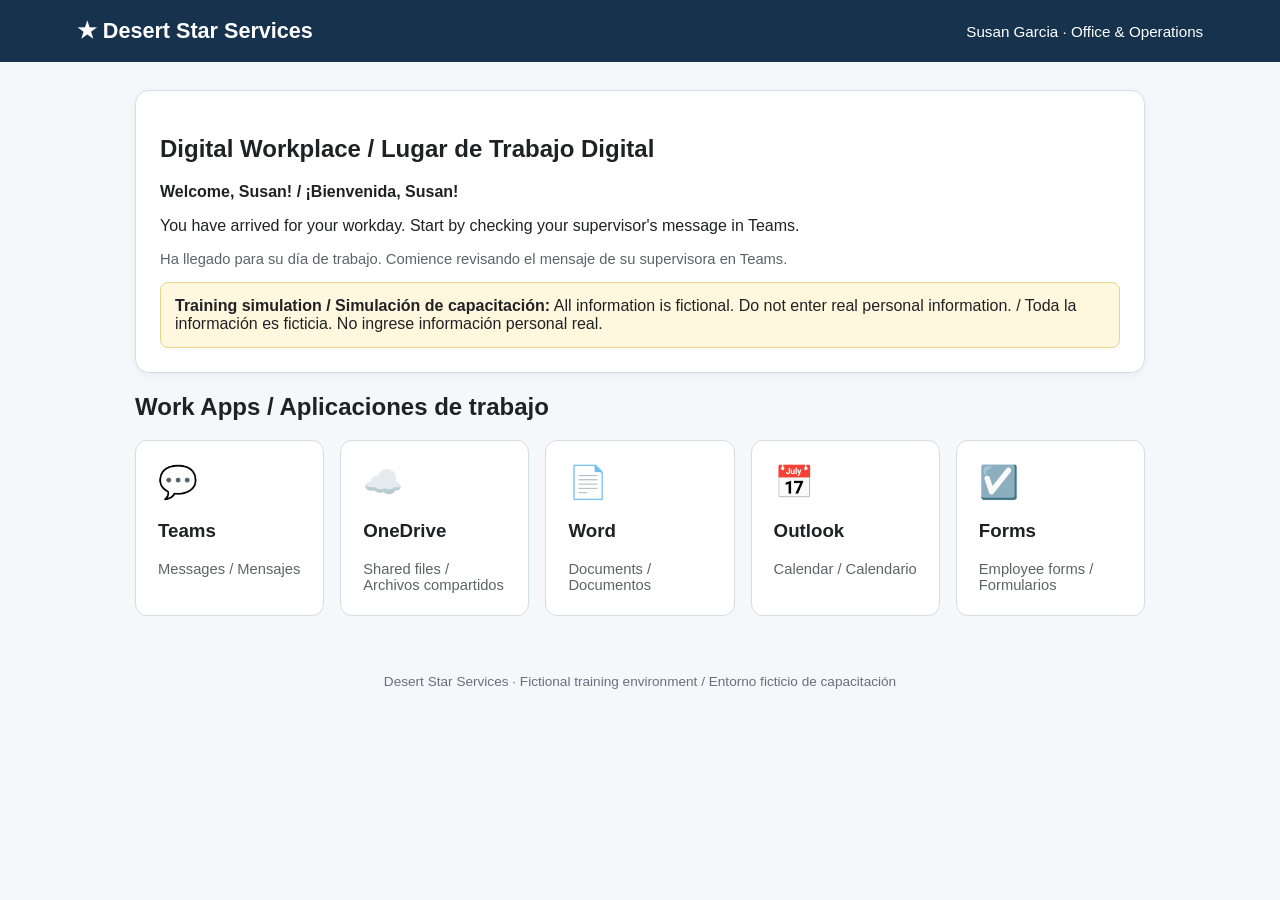
==== index.html @ 0d3f38d7 "Build Lesson 13 bilingual workplace simulation" ====
<!doctype html><html lang="en"><head><meta charset="utf-8"><meta name="viewport" content="width=device-width"><title>Desert Star Services Workplace</title><link rel="stylesheet" href="style.css"></head><body><header><div class="brand">★ Desert Star Services</div><div class="user">Susan Garcia · Office & Operations</div></header><main class="wrap"><section class="hero"><h1>Digital Workplace / Lugar de Trabajo Digital</h1><p><b>Welcome, Susan! / ¡Bienvenida, Susan!</b></p><p>You have arrived for your workday. Start by checking your supervisor's message in Teams.</p><p class="sub">Ha llegado para su día de trabajo. Comience revisando el mensaje de su supervisora en Teams.</p><div class="notice"><b>Training simulation / Simulación de capacitación:</b> All information is fictional. Do not enter real personal information. / Toda la información es ficticia. No ingrese información personal real.</div></section><h2>Work Apps / Aplicaciones de trabajo</h2><div class="apps"><a class="app" href="teams.html"><div class="icon">💬</div><h3>Teams</h3><div class="sub">Messages / Mensajes</div></a><a class="app" href="onedrive.html"><div class="icon">☁️</div><h3>OneDrive</h3><div class="sub">Shared files / Archivos compartidos</div></a><a class="app" href="word.html"><div class="icon">📄</div><h3>Word</h3><div class="sub">Documents / Documentos</div></a><a class="app" href="outlook.html"><div class="icon">📅</div><h3>Outlook</h3><div class="sub">Calendar / Calendario</div></a><a class="app" href="forms.html"><div class="icon">☑️</div><h3>Forms</h3><div class="sub">Employee forms / Formularios</div></a></div></main><div class="footer">Desert Star Services · Fictional training environment / Entorno ficticio de capacitación</div></body></html>
---- style.css ----
:root{--navy:#17324d;--blue:#2b579a;--light:#f5f7fa;--border:#d7dde5;--green:#217346;--purple:#6264a7}*{box-sizing:border-box}body{margin:0;font-family:Arial,sans-serif;background:var(--light);color:#202124}header{background:var(--navy);color:white;padding:18px 6%;display:flex;justify-content:space-between;align-items:center}.brand{font-size:1.35rem;font-weight:700}.user{font-size:.95rem}.wrap{max-width:1050px;margin:28px auto;padding:0 20px}.hero,.panel{background:white;border:1px solid var(--border);border-radius:14px;padding:24px;margin-bottom:20px;box-shadow:0 2px 8px #0000000d}.apps{display:grid;grid-template-columns:repeat(auto-fit,minmax(160px,1fr));gap:16px}.app{display:block;background:white;border:1px solid var(--border);border-radius:12px;padding:22px;text-decoration:none;color:#202124}.app:hover{box-shadow:0 3px 12px #0002;transform:translateY(-1px)}.icon{font-size:2rem}.sub{color:#5f6368;font-size:.92rem}.btn{display:inline-block;background:var(--blue);color:white;text-decoration:none;border:0;border-radius:7px;padding:11px 16px;font-weight:700;cursor:pointer}.btn.green{background:var(--green)}.back{color:var(--blue);text-decoration:none;font-weight:700}.msg{border-left:5px solid var(--purple);background:#f8f8ff;padding:18px;border-radius:8px}.file{padding:12px;border-bottom:1px solid var(--border)}.file a{color:var(--blue);font-weight:700;text-decoration:none}table{width:100%;border-collapse:collapse}th,td{border:1px solid var(--border);padding:10px;text-align:left}th{background:#eef2f6}input,select,textarea{width:100%;padding:10px;margin:6px 0 14px;border:1px solid #aeb7c2;border-radius:6px;font-size:1rem}.qty{max-width:100px}.notice{background:#fff8df;border:1px solid #ead38a;padding:14px;border-radius:8px}.success{display:none;background:#e8f5ec;border:1px solid #92c9a4;padding:14px;border-radius:8px;margin-top:14px}.calendar{display:grid;grid-template-columns:repeat(3,1fr);gap:10px}.day{background:white;border:1px solid var(--border);border-radius:10px;padding:14px}.event{background:#eaf1fb;border-left:4px solid var(--blue);padding:10px;margin:9px 0}.footer{text-align:center;color:#68707a;padding:30px;font-size:.85rem}@media(max-width:650px){.calendar{grid-template-columns:1fr}header{display:block}.user{margin-top:6px}}
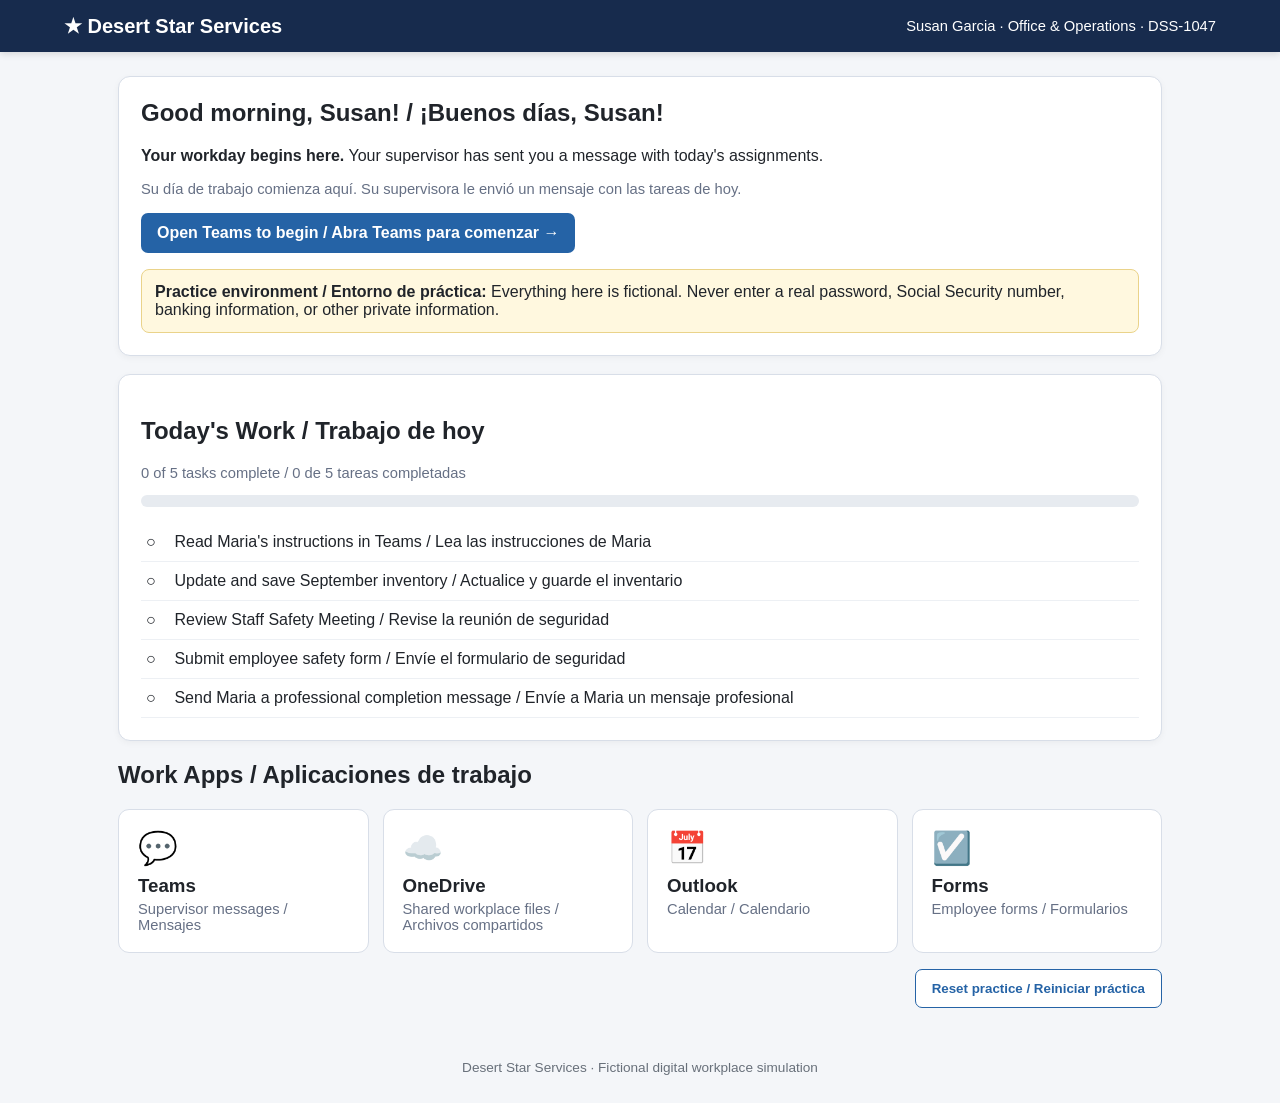
==== commit ee04d4a4: "Add workplace dashboard and progress tracker" ====
--- a/index.html
+++ b/index.html
@@ -1 +1 @@
-<!doctype html><html lang="en"><head><meta charset="utf-8"><meta name="viewport" content="width=device-width"><title>Desert Star Services Workplace</title><link rel="stylesheet" href="style.css"></head><body><header><div class="brand">★ Desert Star Services</div><div class="user">Susan Garcia · Office & Operations</div></header><main class="wrap"><section class="hero"><h1>Digital Workplace / Lugar de Trabajo Digital</h1><p><b>Welcome, Susan! / ¡Bienvenida, Susan!</b></p><p>You have arrived for your workday. Start by checking your supervisor's message in Teams.</p><p class="sub">Ha llegado para su día de trabajo. Comience revisando el mensaje de su supervisora en Teams.</p><div class="notice"><b>Training simulation / Simulación de capacitación:</b> All information is fictional. Do not enter real personal information. / Toda la información es ficticia. No ingrese información personal real.</div></section><h2>Work Apps / Aplicaciones de trabajo</h2><div class="apps"><a class="app" href="teams.html"><div class="icon">💬</div><h3>Teams</h3><div class="sub">Messages / Mensajes</div></a><a class="app" href="onedrive.html"><div class="icon">☁️</div><h3>OneDrive</h3><div class="sub">Shared files / Archivos compartidos</div></a><a class="app" href="word.html"><div class="icon">📄</div><h3>Word</h3><div class="sub">Documents / Documentos</div></a><a class="app" href="outlook.html"><div class="icon">📅</div><h3>Outlook</h3><div class="sub">Calendar / Calendario</div></a><a class="app" href="forms.html"><div class="icon">☑️</div><h3>Forms</h3><div class="sub">Employee forms / Formularios</div></a></div></main><div class="footer">Desert Star Services · Fictional training environment / Entorno ficticio de capacitación</div></body></html>+<!doctype html><html lang="en"><head><meta charset="utf-8"><meta name="viewport" content="width=device-width"><title>Desert Star Services Workplace</title><link rel="stylesheet" href="style.css"></head><body><header><div class="brand">★ Desert Star Services</div><div class="user">Susan Garcia · Office & Operations · DSS-1047</div></header><main class="wrap"><section class="hero"><h1>Good morning, Susan! / ¡Buenos días, Susan!</h1><p><b>Your workday begins here.</b> Your supervisor has sent you a message with today's assignments.</p><p class="sub">Su día de trabajo comienza aquí. Su supervisora le envió un mensaje con las tareas de hoy.</p><p><a class="btn" href="teams.html">Open Teams to begin / Abra Teams para comenzar →</a></p><div class="notice"><b>Practice environment / Entorno de práctica:</b> Everything here is fictional. Never enter a real password, Social Security number, banking information, or other private information.</div></section><section class="panel"><h2>Today's Work / Trabajo de hoy</h2><p id="pct" class="sub">0 of 5 tasks complete / 0 de 5 tareas completadas</p><div class="progress"><div class="bar" id="bar"></div></div><ul class="tasks"><li id="t1"><span class="check">○</span> Read Maria's instructions in Teams / Lea las instrucciones de Maria</li><li id="t2"><span class="check">○</span> Update and save September inventory / Actualice y guarde el inventario</li><li id="t3"><span class="check">○</span> Review Staff Safety Meeting / Revise la reunión de seguridad</li><li id="t4"><span class="check">○</span> Submit employee safety form / Envíe el formulario de seguridad</li><li id="t5"><span class="check">○</span> Send Maria a professional completion message / Envíe a Maria un mensaje profesional</li></ul><div id="finish" class="success"><b>Workday complete! / ¡Día de trabajo completado!</b><br>You successfully used multiple workplace tools to complete one connected assignment. / Usó varias herramientas del trabajo para completar una tarea conectada.</div></section><h2>Work Apps / Aplicaciones de trabajo</h2><div class="apps"><a class="app" href="teams.html"><div class="icon">💬</div><h3>Teams</h3><div class="sub">Supervisor messages / Mensajes</div></a><a class="app" href="onedrive.html"><div class="icon">☁️</div><h3>OneDrive</h3><div class="sub">Shared workplace files / Archivos compartidos</div></a><a class="app" href="outlook.html"><div class="icon">📅</div><h3>Outlook</h3><div class="sub">Calendar / Calendario</div></a><a class="app" href="forms.html"><div class="icon">☑️</div><h3>Forms</h3><div class="sub">Employee forms / Formularios</div></a></div><p style="text-align:right"><button class="btn secondary" onclick="resetSim()">Reset practice / Reiniciar práctica</button></p></main><div class="footer">Desert Star Services · Fictional digital workplace simulation</div><script>function status(){let keys=['instructionsDone','wordDone','calendarDone','formsDone','teamsDone'];let n=0;keys.forEach((k,i)=>{if(localStorage.getItem(k)==='1'){n++;let el=document.getElementById('t'+(i+1));el.classList.add('done');el.querySelector('.check').textContent='✓'}});document.getElementById('bar').style.width=(n/5*100)+'%';document.getElementById('pct').textContent=n+' of 5 tasks complete / '+n+' de 5 tareas completadas';if(n===5)document.getElementById('finish').style.display='block'}function resetSim(){['instructionsDone','wordDone','calendarDone','formsDone','teamsDone'].forEach(k=>localStorage.removeItem(k));location.reload()}status()</script></body></html>
--- a/style.css
+++ b/style.css
@@ -1 +1 @@
-:root{--navy:#17324d;--blue:#2b579a;--light:#f5f7fa;--border:#d7dde5;--green:#217346;--purple:#6264a7}*{box-sizing:border-box}body{margin:0;font-family:Arial,sans-serif;background:var(--light);color:#202124}header{background:var(--navy);color:white;padding:18px 6%;display:flex;justify-content:space-between;align-items:center}.brand{font-size:1.35rem;font-weight:700}.user{font-size:.95rem}.wrap{max-width:1050px;margin:28px auto;padding:0 20px}.hero,.panel{background:white;border:1px solid var(--border);border-radius:14px;padding:24px;margin-bottom:20px;box-shadow:0 2px 8px #0000000d}.apps{display:grid;grid-template-columns:repeat(auto-fit,minmax(160px,1fr));gap:16px}.app{display:block;background:white;border:1px solid var(--border);border-radius:12px;padding:22px;text-decoration:none;color:#202124}.app:hover{box-shadow:0 3px 12px #0002;transform:translateY(-1px)}.icon{font-size:2rem}.sub{color:#5f6368;font-size:.92rem}.btn{display:inline-block;background:var(--blue);color:white;text-decoration:none;border:0;border-radius:7px;padding:11px 16px;font-weight:700;cursor:pointer}.btn.green{background:var(--green)}.back{color:var(--blue);text-decoration:none;font-weight:700}.msg{border-left:5px solid var(--purple);background:#f8f8ff;padding:18px;border-radius:8px}.file{padding:12px;border-bottom:1px solid var(--border)}.file a{color:var(--blue);font-weight:700;text-decoration:none}table{width:100%;border-collapse:collapse}th,td{border:1px solid var(--border);padding:10px;text-align:left}th{background:#eef2f6}input,select,textarea{width:100%;padding:10px;margin:6px 0 14px;border:1px solid #aeb7c2;border-radius:6px;font-size:1rem}.qty{max-width:100px}.notice{background:#fff8df;border:1px solid #ead38a;padding:14px;border-radius:8px}.success{display:none;background:#e8f5ec;border:1px solid #92c9a4;padding:14px;border-radius:8px;margin-top:14px}.calendar{display:grid;grid-template-columns:repeat(3,1fr);gap:10px}.day{background:white;border:1px solid var(--border);border-radius:10px;padding:14px}.event{background:#eaf1fb;border-left:4px solid var(--blue);padding:10px;margin:9px 0}.footer{text-align:center;color:#68707a;padding:30px;font-size:.85rem}@media(max-width:650px){.calendar{grid-template-columns:1fr}header{display:block}.user{margin-top:6px}}+:root{--navy:#172b4d;--blue:#2563a6;--light:#f4f6f9;--border:#d8dee8;--green:#16784b;--purple:#6264a7;--muted:#667085}*{box-sizing:border-box}body{margin:0;font-family:Arial,Helvetica,sans-serif;background:var(--light);color:#20242a}header{background:var(--navy);color:#fff;padding:14px 5%;display:flex;justify-content:space-between;align-items:center;box-shadow:0 2px 7px #0002}.brand{font-size:1.25rem;font-weight:700}.user{font-size:.92rem}.wrap{max-width:1080px;margin:24px auto;padding:0 18px}.hero,.panel{background:#fff;border:1px solid var(--border);border-radius:12px;padding:22px;margin-bottom:18px;box-shadow:0 2px 7px #0000000b}.hero h1{margin-top:0}.topnav{display:flex;gap:9px;flex-wrap:wrap;margin-bottom:18px}.topnav a,.back{background:#fff;border:1px solid var(--border);padding:9px 12px;border-radius:7px;text-decoration:none;color:var(--blue);font-weight:700}.apps{display:grid;grid-template-columns:repeat(auto-fit,minmax(175px,1fr));gap:14px}.app{display:block;background:#fff;border:1px solid var(--border);border-radius:11px;padding:19px;text-decoration:none;color:#20242a;transition:.15s}.app:hover{box-shadow:0 4px 14px #0002;transform:translateY(-2px)}.app h3{margin:8px 0 4px}.icon{font-size:2rem}.sub{color:var(--muted);font-size:.92rem}.btn{display:inline-block;background:var(--blue);color:#fff;text-decoration:none;border:0;border-radius:7px;padding:11px 16px;font-weight:700;cursor:pointer}.btn.green{background:var(--green)}.btn.secondary{background:#fff;color:var(--blue);border:1px solid var(--blue)}.msg{border-left:5px solid var(--purple);background:#f7f7ff;padding:18px;border-radius:8px}.file{padding:12px;border-bottom:1px solid var(--border)}.file:last-child{border-bottom:0}.file a{color:var(--blue);font-weight:700;text-decoration:none}.crumb{color:var(--muted);font-size:.9rem;margin-bottom:12px}table{width:100%;border-collapse:collapse}th,td{border:1px solid var(--border);padding:10px;text-align:left}th{background:#eef2f6}input,select,textarea{width:100%;padding:10px;margin:6px 0 14px;border:1px solid #aeb7c2;border-radius:6px;font-size:1rem}.qty{max-width:100px;margin:0}.notice{background:#fff8df;border:1px solid #ead38a;padding:13px;border-radius:8px}.success{display:none;background:#e8f5ec;border:1px solid #92c9a4;padding:13px;border-radius:8px;margin-top:13px}.calendar{display:grid;grid-template-columns:repeat(3,1fr);gap:10px}.day{background:#fff;border:1px solid var(--border);border-radius:9px;padding:13px}.event{background:#eaf1fb;border-left:4px solid var(--blue);padding:10px;margin:9px 0}.event a{color:#163f73}.progress{height:12px;background:#e7ebf0;border-radius:10px;overflow:hidden;margin:8px 0 16px}.bar{height:100%;background:var(--green);width:0;transition:.3s}.tasks{list-style:none;padding:0;margin:0}.tasks li{padding:10px 5px;border-bottom:1px solid #edf0f4}.check{display:inline-block;width:24px;font-weight:700}.done{color:var(--green)}.next{background:#edf6ff;border:1px solid #b9d7f3;padding:15px;border-radius:8px;margin-top:15px}.fake-toolbar{background:#f4f5f7;border:1px solid var(--border);padding:8px 12px;border-radius:7px 7px 0 0;color:#555;font-size:.9rem}.docpage{border:1px solid var(--border);padding:24px;background:#fff}.footer{text-align:center;color:#68707a;padding:28px;font-size:.85rem}@media(max-width:650px){.calendar{grid-template-columns:1fr}header{display:block}.user{margin-top:5px}th,td{padding:7px}.wrap{padding:0 10px}}
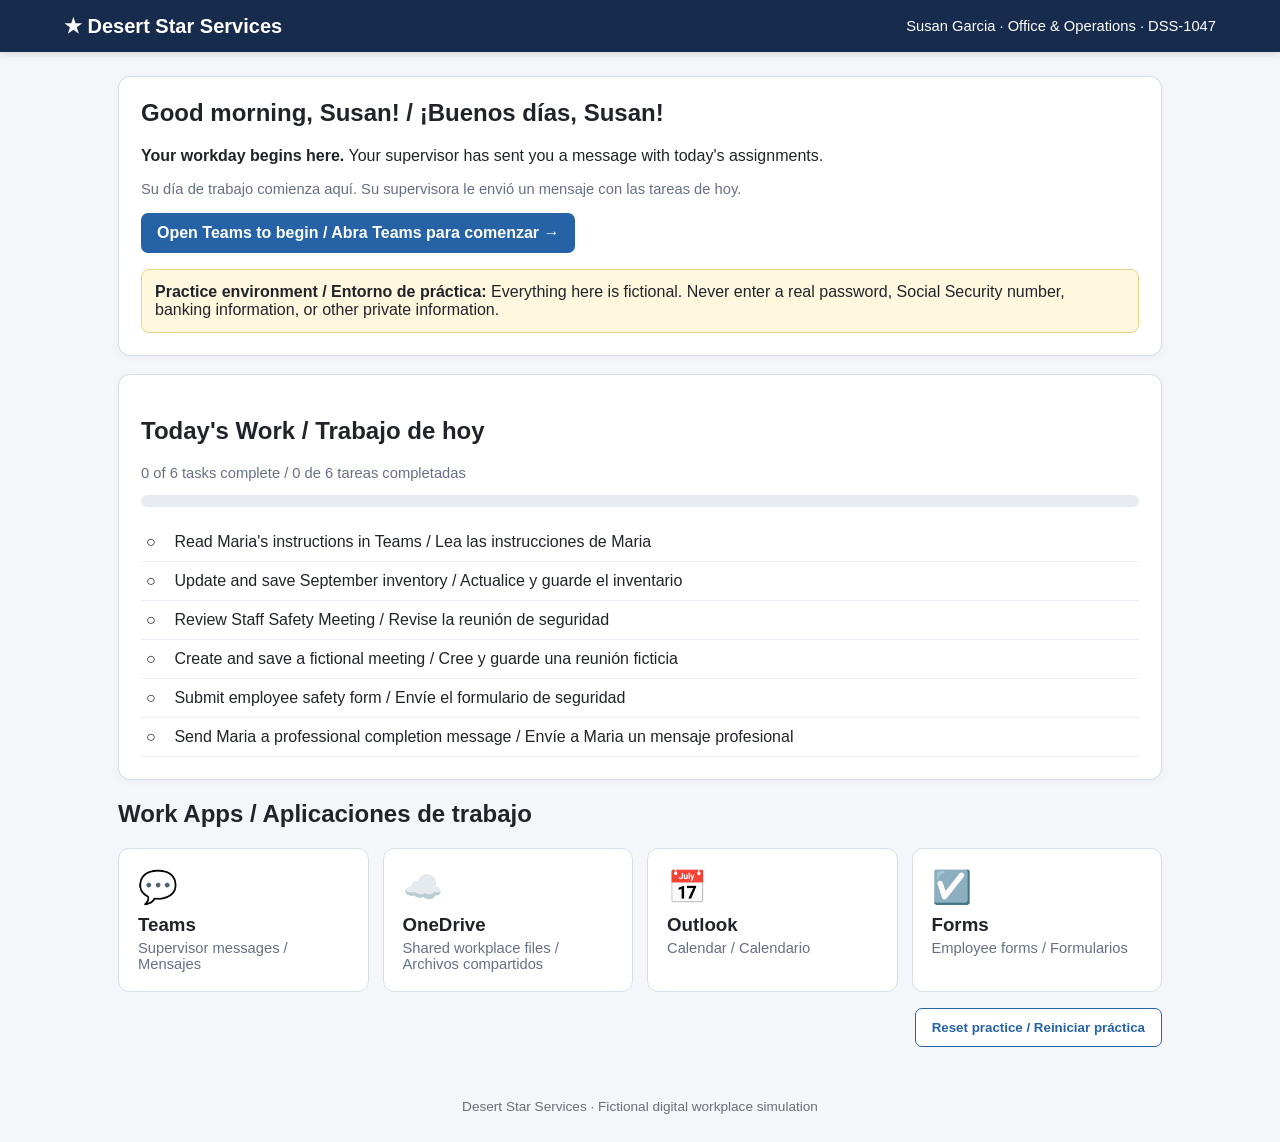
==== commit dea403d9: "Add fictional meeting to desktop progress checklist" ====
--- a/index.html
+++ b/index.html
@@ -1 +1 @@
-<!doctype html><html lang="en"><head><meta charset="utf-8"><meta name="viewport" content="width=device-width"><title>Desert Star Services Workplace</title><link rel="stylesheet" href="style.css"></head><body><header><div class="brand">★ Desert Star Services</div><div class="user">Susan Garcia · Office & Operations · DSS-1047</div></header><main class="wrap"><section class="hero"><h1>Good morning, Susan! / ¡Buenos días, Susan!</h1><p><b>Your workday begins here.</b> Your supervisor has sent you a message with today's assignments.</p><p class="sub">Su día de trabajo comienza aquí. Su supervisora le envió un mensaje con las tareas de hoy.</p><p><a class="btn" href="teams.html">Open Teams to begin / Abra Teams para comenzar →</a></p><div class="notice"><b>Practice environment / Entorno de práctica:</b> Everything here is fictional. Never enter a real password, Social Security number, banking information, or other private information.</div></section><section class="panel"><h2>Today's Work / Trabajo de hoy</h2><p id="pct" class="sub">0 of 5 tasks complete / 0 de 5 tareas completadas</p><div class="progress"><div class="bar" id="bar"></div></div><ul class="tasks"><li id="t1"><span class="check">○</span> Read Maria's instructions in Teams / Lea las instrucciones de Maria</li><li id="t2"><span class="check">○</span> Update and save September inventory / Actualice y guarde el inventario</li><li id="t3"><span class="check">○</span> Review Staff Safety Meeting / Revise la reunión de seguridad</li><li id="t4"><span class="check">○</span> Submit employee safety form / Envíe el formulario de seguridad</li><li id="t5"><span class="check">○</span> Send Maria a professional completion message / Envíe a Maria un mensaje profesional</li></ul><div id="finish" class="success"><b>Workday complete! / ¡Día de trabajo completado!</b><br>You successfully used multiple workplace tools to complete one connected assignment. / Usó varias herramientas del trabajo para completar una tarea conectada.</div></section><h2>Work Apps / Aplicaciones de trabajo</h2><div class="apps"><a class="app" href="teams.html"><div class="icon">💬</div><h3>Teams</h3><div class="sub">Supervisor messages / Mensajes</div></a><a class="app" href="onedrive.html"><div class="icon">☁️</div><h3>OneDrive</h3><div class="sub">Shared workplace files / Archivos compartidos</div></a><a class="app" href="outlook.html"><div class="icon">📅</div><h3>Outlook</h3><div class="sub">Calendar / Calendario</div></a><a class="app" href="forms.html"><div class="icon">☑️</div><h3>Forms</h3><div class="sub">Employee forms / Formularios</div></a></div><p style="text-align:right"><button class="btn secondary" onclick="resetSim()">Reset practice / Reiniciar práctica</button></p></main><div class="footer">Desert Star Services · Fictional digital workplace simulation</div><script>function status(){let keys=['instructionsDone','wordDone','calendarDone','formsDone','teamsDone'];let n=0;keys.forEach((k,i)=>{if(localStorage.getItem(k)==='1'){n++;let el=document.getElementById('t'+(i+1));el.classList.add('done');el.querySelector('.check').textContent='✓'}});document.getElementById('bar').style.width=(n/5*100)+'%';document.getElementById('pct').textContent=n+' of 5 tasks complete / '+n+' de 5 tareas completadas';if(n===5)document.getElementById('finish').style.display='block'}function resetSim(){['instructionsDone','wordDone','calendarDone','formsDone','teamsDone'].forEach(k=>localStorage.removeItem(k));location.reload()}status()</script></body></html>+<!doctype html><html lang="en"><head><meta charset="utf-8"><meta name="viewport" content="width=device-width"><title>Desert Star Services Workplace</title><link rel="stylesheet" href="style.css"></head><body><header><div class="brand">★ Desert Star Services</div><div class="user">Susan Garcia · Office & Operations · DSS-1047</div></header><main class="wrap"><section class="hero"><h1>Good morning, Susan! / ¡Buenos días, Susan!</h1><p><b>Your workday begins here.</b> Your supervisor has sent you a message with today's assignments.</p><p class="sub">Su día de trabajo comienza aquí. Su supervisora le envió un mensaje con las tareas de hoy.</p><p><a class="btn" href="teams.html">Open Teams to begin / Abra Teams para comenzar →</a></p><div class="notice"><b>Practice environment / Entorno de práctica:</b> Everything here is fictional. Never enter a real password, Social Security number, banking information, or other private information.</div></section><section class="panel"><h2>Today's Work / Trabajo de hoy</h2><p id="pct" class="sub">0 of 6 tasks complete / 0 de 6 tareas completadas</p><div class="progress"><div class="bar" id="bar"></div></div><ul class="tasks"><li id="t1"><span class="check">○</span> Read Maria's instructions in Teams / Lea las instrucciones de Maria</li><li id="t2"><span class="check">○</span> Update and save September inventory / Actualice y guarde el inventario</li><li id="t3"><span class="check">○</span> Review Staff Safety Meeting / Revise la reunión de seguridad</li><li id="t4"><span class="check">○</span> Create and save a fictional meeting / Cree y guarde una reunión ficticia</li><li id="t5"><span class="check">○</span> Submit employee safety form / Envíe el formulario de seguridad</li><li id="t6"><span class="check">○</span> Send Maria a professional completion message / Envíe a Maria un mensaje profesional</li></ul><div id="finish" class="success"><div class="completion"><h2>✓ Workday Complete / Día de trabajo completado</h2><p>You successfully completed a connected workplace assignment across multiple digital tools.</p><p class="sub">Completó con éxito una tarea laboral usando varias herramientas digitales.</p><div class="skillgrid"><div class="skill">💬 <b>Workplace Communication</b><br><span class="mini">Read and responded to supervisor instructions</span></div><div class="skill">☁️ <b>File Navigation</b><br><span class="mini">Located a shared workplace document</span></div><div class="skill">📄 <b>Document Editing</b><br><span class="mini">Updated and saved accurate information</span></div><div class="skill">📅 <b>Calendar Skills</b><br><span class="mini">Located meeting time and location</span></div><div class="skill">☑️ <b>Online Forms</b><br><span class="mini">Entered, reviewed, and submitted information</span></div></div><p><b>Instructor check:</b> Ask the student to explain where the inventory file was stored and when/where the safety meeting will occur.</p></div></div></section><h2>Work Apps / Aplicaciones de trabajo</h2><div class="apps"><a class="app" href="teams.html"><div class="icon">💬</div><h3>Teams</h3><div class="sub">Supervisor messages / Mensajes</div></a><a class="app" href="onedrive.html"><div class="icon">☁️</div><h3>OneDrive</h3><div class="sub">Shared workplace files / Archivos compartidos</div></a><a class="app" href="outlook.html"><div class="icon">📅</div><h3>Outlook</h3><div class="sub">Calendar / Calendario</div></a><a class="app" href="forms.html"><div class="icon">☑️</div><h3>Forms</h3><div class="sub">Employee forms / Formularios</div></a></div><p style="text-align:right"><button class="btn secondary" onclick="resetSim()">Reset practice / Reiniciar práctica</button></p></main><div class="footer">Desert Star Services · Fictional digital workplace simulation</div><script>function status(){let keys=['instructionsDone','wordDone','calendarDone','createdMeetingDone','formsDone','teamsDone'];let n=0;keys.forEach((k,i)=>{if(localStorage.getItem(k)==='1'){n++;let el=document.getElementById('t'+(i+1));el.classList.add('done');el.querySelector('.check').textContent='✓'}});document.getElementById('bar').style.width=(n/6*100)+'%';document.getElementById('pct').textContent=n+' of 6 tasks complete / '+n+' de 6 tareas completadas';if(n===6)document.getElementById('finish').style.display='block'}function resetSim(){['instructionsDone','wordDone','calendarDone','createdMeetingDone','createdMeetingTitle','formsDone','teamsDone','meetingTime','meetingLocation'].forEach(k=>localStorage.removeItem(k));location.reload()}status()</script></body></html>
--- a/style.css
+++ b/style.css
@@ -1 +1 @@
-:root{--navy:#172b4d;--blue:#2563a6;--light:#f4f6f9;--border:#d8dee8;--green:#16784b;--purple:#6264a7;--muted:#667085}*{box-sizing:border-box}body{margin:0;font-family:Arial,Helvetica,sans-serif;background:var(--light);color:#20242a}header{background:var(--navy);color:#fff;padding:14px 5%;display:flex;justify-content:space-between;align-items:center;box-shadow:0 2px 7px #0002}.brand{font-size:1.25rem;font-weight:700}.user{font-size:.92rem}.wrap{max-width:1080px;margin:24px auto;padding:0 18px}.hero,.panel{background:#fff;border:1px solid var(--border);border-radius:12px;padding:22px;margin-bottom:18px;box-shadow:0 2px 7px #0000000b}.hero h1{margin-top:0}.topnav{display:flex;gap:9px;flex-wrap:wrap;margin-bottom:18px}.topnav a,.back{background:#fff;border:1px solid var(--border);padding:9px 12px;border-radius:7px;text-decoration:none;color:var(--blue);font-weight:700}.apps{display:grid;grid-template-columns:repeat(auto-fit,minmax(175px,1fr));gap:14px}.app{display:block;background:#fff;border:1px solid var(--border);border-radius:11px;padding:19px;text-decoration:none;color:#20242a;transition:.15s}.app:hover{box-shadow:0 4px 14px #0002;transform:translateY(-2px)}.app h3{margin:8px 0 4px}.icon{font-size:2rem}.sub{color:var(--muted);font-size:.92rem}.btn{display:inline-block;background:var(--blue);color:#fff;text-decoration:none;border:0;border-radius:7px;padding:11px 16px;font-weight:700;cursor:pointer}.btn.green{background:var(--green)}.btn.secondary{background:#fff;color:var(--blue);border:1px solid var(--blue)}.msg{border-left:5px solid var(--purple);background:#f7f7ff;padding:18px;border-radius:8px}.file{padding:12px;border-bottom:1px solid var(--border)}.file:last-child{border-bottom:0}.file a{color:var(--blue);font-weight:700;text-decoration:none}.crumb{color:var(--muted);font-size:.9rem;margin-bottom:12px}table{width:100%;border-collapse:collapse}th,td{border:1px solid var(--border);padding:10px;text-align:left}th{background:#eef2f6}input,select,textarea{width:100%;padding:10px;margin:6px 0 14px;border:1px solid #aeb7c2;border-radius:6px;font-size:1rem}.qty{max-width:100px;margin:0}.notice{background:#fff8df;border:1px solid #ead38a;padding:13px;border-radius:8px}.success{display:none;background:#e8f5ec;border:1px solid #92c9a4;padding:13px;border-radius:8px;margin-top:13px}.calendar{display:grid;grid-template-columns:repeat(3,1fr);gap:10px}.day{background:#fff;border:1px solid var(--border);border-radius:9px;padding:13px}.event{background:#eaf1fb;border-left:4px solid var(--blue);padding:10px;margin:9px 0}.event a{color:#163f73}.progress{height:12px;background:#e7ebf0;border-radius:10px;overflow:hidden;margin:8px 0 16px}.bar{height:100%;background:var(--green);width:0;transition:.3s}.tasks{list-style:none;padding:0;margin:0}.tasks li{padding:10px 5px;border-bottom:1px solid #edf0f4}.check{display:inline-block;width:24px;font-weight:700}.done{color:var(--green)}.next{background:#edf6ff;border:1px solid #b9d7f3;padding:15px;border-radius:8px;margin-top:15px}.fake-toolbar{background:#f4f5f7;border:1px solid var(--border);padding:8px 12px;border-radius:7px 7px 0 0;color:#555;font-size:.9rem}.docpage{border:1px solid var(--border);padding:24px;background:#fff}.footer{text-align:center;color:#68707a;padding:28px;font-size:.85rem}@media(max-width:650px){.calendar{grid-template-columns:1fr}header{display:block}.user{margin-top:5px}th,td{padding:7px}.wrap{padding:0 10px}}+:root{--navy:#172b4d;--blue:#2563a6;--light:#f4f6f9;--border:#d8dee8;--green:#16784b;--purple:#6264a7;--muted:#667085}*{box-sizing:border-box}body{margin:0;font-family:Arial,Helvetica,sans-serif;background:var(--light);color:#20242a}header{background:var(--navy);color:#fff;padding:14px 5%;display:flex;justify-content:space-between;align-items:center;box-shadow:0 2px 7px #0002}.brand{font-size:1.25rem;font-weight:700}.user{font-size:.92rem}.wrap{max-width:1080px;margin:24px auto;padding:0 18px}.hero,.panel{background:#fff;border:1px solid var(--border);border-radius:12px;padding:22px;margin-bottom:18px;box-shadow:0 2px 7px #0000000b}.hero h1{margin-top:0}.topnav{display:flex;gap:9px;flex-wrap:wrap;margin-bottom:18px}.topnav a,.back{background:#fff;border:1px solid var(--border);padding:9px 12px;border-radius:7px;text-decoration:none;color:var(--blue);font-weight:700}.apps{display:grid;grid-template-columns:repeat(auto-fit,minmax(175px,1fr));gap:14px}.app{display:block;background:#fff;border:1px solid var(--border);border-radius:11px;padding:19px;text-decoration:none;color:#20242a;transition:.15s}.app:hover{box-shadow:0 4px 14px #0002;transform:translateY(-2px)}.app h3{margin:8px 0 4px}.icon{font-size:2rem}.sub{color:var(--muted);font-size:.92rem}.btn{display:inline-block;background:var(--blue);color:#fff;text-decoration:none;border:0;border-radius:7px;padding:11px 16px;font-weight:700;cursor:pointer}.btn.green{background:var(--green)}.btn.secondary{background:#fff;color:var(--blue);border:1px solid var(--blue)}.msg{border-left:5px solid var(--purple);background:#f7f7ff;padding:18px;border-radius:8px}.file{padding:12px;border-bottom:1px solid var(--border)}.file:last-child{border-bottom:0}.file a{color:var(--blue);font-weight:700;text-decoration:none}.crumb{color:var(--muted);font-size:.9rem;margin-bottom:12px}table{width:100%;border-collapse:collapse}th,td{border:1px solid var(--border);padding:10px;text-align:left}th{background:#eef2f6}input,select,textarea{width:100%;padding:10px;margin:6px 0 14px;border:1px solid #aeb7c2;border-radius:6px;font-size:1rem}.qty{max-width:100px;margin:0}.notice{background:#fff8df;border:1px solid #ead38a;padding:13px;border-radius:8px}.success{display:none;background:#e8f5ec;border:1px solid #92c9a4;padding:13px;border-radius:8px;margin-top:13px}.calendar{display:grid;grid-template-columns:repeat(3,1fr);gap:10px}.day{background:#fff;border:1px solid var(--border);border-radius:9px;padding:13px}.event{background:#eaf1fb;border-left:4px solid var(--blue);padding:10px;margin:9px 0}.event a{color:#163f73}.progress{height:12px;background:#e7ebf0;border-radius:10px;overflow:hidden;margin:8px 0 16px}.bar{height:100%;background:var(--green);width:0;transition:.3s}.tasks{list-style:none;padding:0;margin:0}.tasks li{padding:10px 5px;border-bottom:1px solid #edf0f4}.check{display:inline-block;width:24px;font-weight:700}.done{color:var(--green)}.next{background:#edf6ff;border:1px solid #b9d7f3;padding:15px;border-radius:8px;margin-top:15px}.fake-toolbar{background:#f4f5f7;border:1px solid var(--border);padding:8px 12px;border-radius:7px 7px 0 0;color:#555;font-size:.9rem}.docpage{border:1px solid var(--border);padding:24px;background:#fff}.footer{text-align:center;color:#68707a;padding:28px;font-size:.85rem}@media(max-width:650px){.calendar{grid-template-columns:1fr}header{display:block}.user{margin-top:5px}th,td{padding:7px}.wrap{padding:0 10px}}.workspace{display:grid;grid-template-columns:230px 1fr;gap:16px}.sidebar{background:#fff;border:1px solid var(--border);border-radius:10px;padding:12px}.sidebar div{padding:10px;border-radius:6px}.sidebar .active{background:#eaf1fb;font-weight:700}.mailrow{display:grid;grid-template-columns:170px 1fr 80px;gap:10px;padding:12px;border-bottom:1px solid var(--border);background:#fff}.mailrow.unread{font-weight:700;background:#f8fbff}.badge{display:inline-block;background:#d92d20;color:#fff;border-radius:12px;padding:2px 7px;font-size:.75rem}.skillgrid{display:grid;grid-template-columns:repeat(auto-fit,minmax(210px,1fr));gap:10px;margin-top:14px}.skill{border:1px solid var(--border);border-radius:8px;padding:12px;background:#fafbfc}.locked{opacity:.55}.hint{border-left:4px solid #d0a100;background:#fffbea;padding:11px;margin:12px 0}.completion{background:#f0f9f4;border:2px solid #7bc69a;border-radius:12px;padding:20px;margin-top:15px}.mini{font-size:.84rem;color:var(--muted)}@media(max-width:700px){.workspace{grid-template-columns:1fr}.sidebar{display:none}.mailrow{grid-template-columns:1fr}.mailrow span:last-child{display:none}}
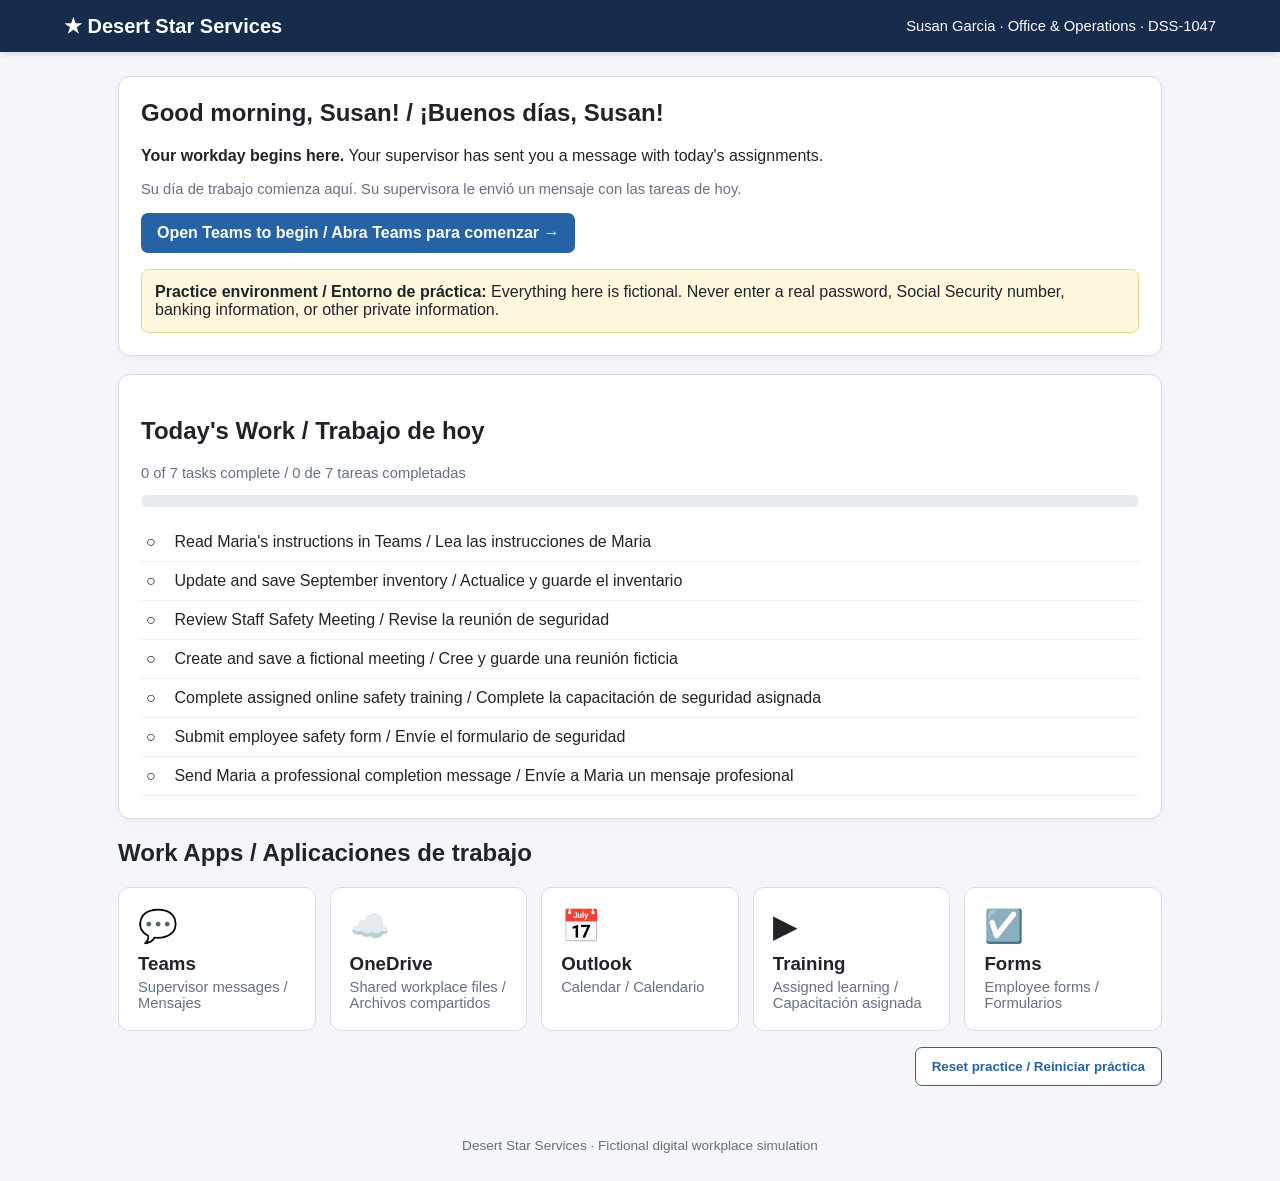
==== commit 4b71e489: "Add online training to desktop checklist and apps" ====
--- a/index.html
+++ b/index.html
@@ -1 +1 @@
-<!doctype html><html lang="en"><head><meta charset="utf-8"><meta name="viewport" content="width=device-width"><title>Desert Star Services Workplace</title><link rel="stylesheet" href="style.css"></head><body><header><div class="brand">★ Desert Star Services</div><div class="user">Susan Garcia · Office & Operations · DSS-1047</div></header><main class="wrap"><section class="hero"><h1>Good morning, Susan! / ¡Buenos días, Susan!</h1><p><b>Your workday begins here.</b> Your supervisor has sent you a message with today's assignments.</p><p class="sub">Su día de trabajo comienza aquí. Su supervisora le envió un mensaje con las tareas de hoy.</p><p><a class="btn" href="teams.html">Open Teams to begin / Abra Teams para comenzar →</a></p><div class="notice"><b>Practice environment / Entorno de práctica:</b> Everything here is fictional. Never enter a real password, Social Security number, banking information, or other private information.</div></section><section class="panel"><h2>Today's Work / Trabajo de hoy</h2><p id="pct" class="sub">0 of 6 tasks complete / 0 de 6 tareas completadas</p><div class="progress"><div class="bar" id="bar"></div></div><ul class="tasks"><li id="t1"><span class="check">○</span> Read Maria's instructions in Teams / Lea las instrucciones de Maria</li><li id="t2"><span class="check">○</span> Update and save September inventory / Actualice y guarde el inventario</li><li id="t3"><span class="check">○</span> Review Staff Safety Meeting / Revise la reunión de seguridad</li><li id="t4"><span class="check">○</span> Create and save a fictional meeting / Cree y guarde una reunión ficticia</li><li id="t5"><span class="check">○</span> Submit employee safety form / Envíe el formulario de seguridad</li><li id="t6"><span class="check">○</span> Send Maria a professional completion message / Envíe a Maria un mensaje profesional</li></ul><div id="finish" class="success"><div class="completion"><h2>✓ Workday Complete / Día de trabajo completado</h2><p>You successfully completed a connected workplace assignment across multiple digital tools.</p><p class="sub">Completó con éxito una tarea laboral usando varias herramientas digitales.</p><div class="skillgrid"><div class="skill">💬 <b>Workplace Communication</b><br><span class="mini">Read and responded to supervisor instructions</span></div><div class="skill">☁️ <b>File Navigation</b><br><span class="mini">Located a shared workplace document</span></div><div class="skill">📄 <b>Document Editing</b><br><span class="mini">Updated and saved accurate information</span></div><div class="skill">📅 <b>Calendar Skills</b><br><span class="mini">Located meeting time and location</span></div><div class="skill">☑️ <b>Online Forms</b><br><span class="mini">Entered, reviewed, and submitted information</span></div></div><p><b>Instructor check:</b> Ask the student to explain where the inventory file was stored and when/where the safety meeting will occur.</p></div></div></section><h2>Work Apps / Aplicaciones de trabajo</h2><div class="apps"><a class="app" href="teams.html"><div class="icon">💬</div><h3>Teams</h3><div class="sub">Supervisor messages / Mensajes</div></a><a class="app" href="onedrive.html"><div class="icon">☁️</div><h3>OneDrive</h3><div class="sub">Shared workplace files / Archivos compartidos</div></a><a class="app" href="outlook.html"><div class="icon">📅</div><h3>Outlook</h3><div class="sub">Calendar / Calendario</div></a><a class="app" href="forms.html"><div class="icon">☑️</div><h3>Forms</h3><div class="sub">Employee forms / Formularios</div></a></div><p style="text-align:right"><button class="btn secondary" onclick="resetSim()">Reset practice / Reiniciar práctica</button></p></main><div class="footer">Desert Star Services · Fictional digital workplace simulation</div><script>function status(){let keys=['instructionsDone','wordDone','calendarDone','createdMeetingDone','formsDone','teamsDone'];let n=0;keys.forEach((k,i)=>{if(localStorage.getItem(k)==='1'){n++;let el=document.getElementById('t'+(i+1));el.classList.add('done');el.querySelector('.check').textContent='✓'}});document.getElementById('bar').style.width=(n/6*100)+'%';document.getElementById('pct').textContent=n+' of 6 tasks complete / '+n+' de 6 tareas completadas';if(n===6)document.getElementById('finish').style.display='block'}function resetSim(){['instructionsDone','wordDone','calendarDone','createdMeetingDone','createdMeetingTitle','formsDone','teamsDone','meetingTime','meetingLocation'].forEach(k=>localStorage.removeItem(k));location.reload()}status()</script></body></html>+<!doctype html><html lang="en"><head><meta charset="utf-8"><meta name="viewport" content="width=device-width"><title>Desert Star Services Workplace</title><link rel="stylesheet" href="style.css"></head><body><header><div class="brand">★ Desert Star Services</div><div class="user">Susan Garcia · Office & Operations · DSS-1047</div></header><main class="wrap"><section class="hero"><h1>Good morning, Susan! / ¡Buenos días, Susan!</h1><p><b>Your workday begins here.</b> Your supervisor has sent you a message with today's assignments.</p><p class="sub">Su día de trabajo comienza aquí. Su supervisora le envió un mensaje con las tareas de hoy.</p><p><a class="btn" href="teams.html">Open Teams to begin / Abra Teams para comenzar →</a></p><div class="notice"><b>Practice environment / Entorno de práctica:</b> Everything here is fictional. Never enter a real password, Social Security number, banking information, or other private information.</div></section><section class="panel"><h2>Today's Work / Trabajo de hoy</h2><p id="pct" class="sub">0 of 7 tasks complete / 0 de 7 tareas completadas</p><div class="progress"><div class="bar" id="bar"></div></div><ul class="tasks"><li id="t1"><span class="check">○</span> Read Maria's instructions in Teams / Lea las instrucciones de Maria</li><li id="t2"><span class="check">○</span> Update and save September inventory / Actualice y guarde el inventario</li><li id="t3"><span class="check">○</span> Review Staff Safety Meeting / Revise la reunión de seguridad</li><li id="t4"><span class="check">○</span> Create and save a fictional meeting / Cree y guarde una reunión ficticia</li><li id="t5"><span class="check">○</span> Complete assigned online safety training / Complete la capacitación de seguridad asignada</li><li id="t6"><span class="check">○</span> Submit employee safety form / Envíe el formulario de seguridad</li><li id="t7"><span class="check">○</span> Send Maria a professional completion message / Envíe a Maria un mensaje profesional</li></ul><div id="finish" class="success"><div class="completion"><h2>✓ Workday Complete / Día de trabajo completado</h2><p>You successfully completed a connected workplace assignment across multiple digital tools.</p><p class="sub">Completó con éxito una tarea laboral usando varias herramientas digitales.</p><div class="skillgrid"><div class="skill">💬 <b>Workplace Communication</b><br><span class="mini">Read and responded to supervisor instructions</span></div><div class="skill">☁️ <b>File Navigation</b><br><span class="mini">Located a shared workplace document</span></div><div class="skill">📄 <b>Document Editing</b><br><span class="mini">Updated and saved accurate information</span></div><div class="skill">📅 <b>Calendar Skills</b><br><span class="mini">Located meeting time and location</span></div><div class="skill">▶ <b>Online Training</b><br><span class="mini">Located, completed, and passed assigned training</span></div><div class="skill">☑️ <b>Online Forms</b><br><span class="mini">Entered, reviewed, and submitted information</span></div></div><p><b>Instructor check:</b> Ask the student to explain where the inventory file was stored and when/where the safety meeting will occur.</p></div></div></section><h2>Work Apps / Aplicaciones de trabajo</h2><div class="apps"><a class="app" href="teams.html"><div class="icon">💬</div><h3>Teams</h3><div class="sub">Supervisor messages / Mensajes</div></a><a class="app" href="onedrive.html"><div class="icon">☁️</div><h3>OneDrive</h3><div class="sub">Shared workplace files / Archivos compartidos</div></a><a class="app" href="outlook.html"><div class="icon">📅</div><h3>Outlook</h3><div class="sub">Calendar / Calendario</div></a><a class="app" href="training.html"><div class="icon">▶</div><h3>Training</h3><div class="sub">Assigned learning / Capacitación asignada</div></a><a class="app" href="forms.html"><div class="icon">☑️</div><h3>Forms</h3><div class="sub">Employee forms / Formularios</div></a></div><p style="text-align:right"><button class="btn secondary" onclick="resetSim()">Reset practice / Reiniciar práctica</button></p></main><div class="footer">Desert Star Services · Fictional digital workplace simulation</div><script>function status(){let keys=['instructionsDone','wordDone','calendarDone','createdMeetingDone','trainingDone','formsDone','teamsDone'];let n=0;keys.forEach((k,i)=>{if(localStorage.getItem(k)==='1'){n++;let el=document.getElementById('t'+(i+1));el.classList.add('done');el.querySelector('.check').textContent='✓'}});document.getElementById('bar').style.width=(n/7*100)+'%';document.getElementById('pct').textContent=n+' of 7 tasks complete / '+n+' de 7 tareas completadas';if(n===7)document.getElementById('finish').style.display='block'}function resetSim(){['instructionsDone','wordDone','calendarDone','createdMeetingDone','createdMeetingTitle','trainingVideoDone','trainingDone','formsDone','teamsDone','meetingTime','meetingLocation'].forEach(k=>localStorage.removeItem(k));location.reload()}status()</script></body></html>
--- a/style.css
+++ b/style.css
@@ -1 +1 @@
-:root{--navy:#172b4d;--blue:#2563a6;--light:#f4f6f9;--border:#d8dee8;--green:#16784b;--purple:#6264a7;--muted:#667085}*{box-sizing:border-box}body{margin:0;font-family:Arial,Helvetica,sans-serif;background:var(--light);color:#20242a}header{background:var(--navy);color:#fff;padding:14px 5%;display:flex;justify-content:space-between;align-items:center;box-shadow:0 2px 7px #0002}.brand{font-size:1.25rem;font-weight:700}.user{font-size:.92rem}.wrap{max-width:1080px;margin:24px auto;padding:0 18px}.hero,.panel{background:#fff;border:1px solid var(--border);border-radius:12px;padding:22px;margin-bottom:18px;box-shadow:0 2px 7px #0000000b}.hero h1{margin-top:0}.topnav{display:flex;gap:9px;flex-wrap:wrap;margin-bottom:18px}.topnav a,.back{background:#fff;border:1px solid var(--border);padding:9px 12px;border-radius:7px;text-decoration:none;color:var(--blue);font-weight:700}.apps{display:grid;grid-template-columns:repeat(auto-fit,minmax(175px,1fr));gap:14px}.app{display:block;background:#fff;border:1px solid var(--border);border-radius:11px;padding:19px;text-decoration:none;color:#20242a;transition:.15s}.app:hover{box-shadow:0 4px 14px #0002;transform:translateY(-2px)}.app h3{margin:8px 0 4px}.icon{font-size:2rem}.sub{color:var(--muted);font-size:.92rem}.btn{display:inline-block;background:var(--blue);color:#fff;text-decoration:none;border:0;border-radius:7px;padding:11px 16px;font-weight:700;cursor:pointer}.btn.green{background:var(--green)}.btn.secondary{background:#fff;color:var(--blue);border:1px solid var(--blue)}.msg{border-left:5px solid var(--purple);background:#f7f7ff;padding:18px;border-radius:8px}.file{padding:12px;border-bottom:1px solid var(--border)}.file:last-child{border-bottom:0}.file a{color:var(--blue);font-weight:700;text-decoration:none}.crumb{color:var(--muted);font-size:.9rem;margin-bottom:12px}table{width:100%;border-collapse:collapse}th,td{border:1px solid var(--border);padding:10px;text-align:left}th{background:#eef2f6}input,select,textarea{width:100%;padding:10px;margin:6px 0 14px;border:1px solid #aeb7c2;border-radius:6px;font-size:1rem}.qty{max-width:100px;margin:0}.notice{background:#fff8df;border:1px solid #ead38a;padding:13px;border-radius:8px}.success{display:none;background:#e8f5ec;border:1px solid #92c9a4;padding:13px;border-radius:8px;margin-top:13px}.calendar{display:grid;grid-template-columns:repeat(3,1fr);gap:10px}.day{background:#fff;border:1px solid var(--border);border-radius:9px;padding:13px}.event{background:#eaf1fb;border-left:4px solid var(--blue);padding:10px;margin:9px 0}.event a{color:#163f73}.progress{height:12px;background:#e7ebf0;border-radius:10px;overflow:hidden;margin:8px 0 16px}.bar{height:100%;background:var(--green);width:0;transition:.3s}.tasks{list-style:none;padding:0;margin:0}.tasks li{padding:10px 5px;border-bottom:1px solid #edf0f4}.check{display:inline-block;width:24px;font-weight:700}.done{color:var(--green)}.next{background:#edf6ff;border:1px solid #b9d7f3;padding:15px;border-radius:8px;margin-top:15px}.fake-toolbar{background:#f4f5f7;border:1px solid var(--border);padding:8px 12px;border-radius:7px 7px 0 0;color:#555;font-size:.9rem}.docpage{border:1px solid var(--border);padding:24px;background:#fff}.footer{text-align:center;color:#68707a;padding:28px;font-size:.85rem}@media(max-width:650px){.calendar{grid-template-columns:1fr}header{display:block}.user{margin-top:5px}th,td{padding:7px}.wrap{padding:0 10px}}.workspace{display:grid;grid-template-columns:230px 1fr;gap:16px}.sidebar{background:#fff;border:1px solid var(--border);border-radius:10px;padding:12px}.sidebar div{padding:10px;border-radius:6px}.sidebar .active{background:#eaf1fb;font-weight:700}.mailrow{display:grid;grid-template-columns:170px 1fr 80px;gap:10px;padding:12px;border-bottom:1px solid var(--border);background:#fff}.mailrow.unread{font-weight:700;background:#f8fbff}.badge{display:inline-block;background:#d92d20;color:#fff;border-radius:12px;padding:2px 7px;font-size:.75rem}.skillgrid{display:grid;grid-template-columns:repeat(auto-fit,minmax(210px,1fr));gap:10px;margin-top:14px}.skill{border:1px solid var(--border);border-radius:8px;padding:12px;background:#fafbfc}.locked{opacity:.55}.hint{border-left:4px solid #d0a100;background:#fffbea;padding:11px;margin:12px 0}.completion{background:#f0f9f4;border:2px solid #7bc69a;border-radius:12px;padding:20px;margin-top:15px}.mini{font-size:.84rem;color:var(--muted)}@media(max-width:700px){.workspace{grid-template-columns:1fr}.sidebar{display:none}.mailrow{grid-template-columns:1fr}.mailrow span:last-child{display:none}}+:root{--navy:#172b4d;--blue:#2563a6;--light:#f4f6f9;--border:#d8dee8;--green:#16784b;--purple:#6264a7;--muted:#667085}*{box-sizing:border-box}body{margin:0;font-family:Arial,Helvetica,sans-serif;background:var(--light);color:#20242a}header{background:var(--navy);color:#fff;padding:14px 5%;display:flex;justify-content:space-between;align-items:center;box-shadow:0 2px 7px #0002}.brand{font-size:1.25rem;font-weight:700}.user{font-size:.92rem}.wrap{max-width:1080px;margin:24px auto;padding:0 18px}.hero,.panel{background:#fff;border:1px solid var(--border);border-radius:12px;padding:22px;margin-bottom:18px;box-shadow:0 2px 7px #0000000b}.hero h1{margin-top:0}.topnav{display:flex;gap:9px;flex-wrap:wrap;margin-bottom:18px}.topnav a,.back{background:#fff;border:1px solid var(--border);padding:9px 12px;border-radius:7px;text-decoration:none;color:var(--blue);font-weight:700}.apps{display:grid;grid-template-columns:repeat(auto-fit,minmax(175px,1fr));gap:14px}.app{display:block;background:#fff;border:1px solid var(--border);border-radius:11px;padding:19px;text-decoration:none;color:#20242a;transition:.15s}.app:hover{box-shadow:0 4px 14px #0002;transform:translateY(-2px)}.app h3{margin:8px 0 4px}.icon{font-size:2rem}.sub{color:var(--muted);font-size:.92rem}.btn{display:inline-block;background:var(--blue);color:#fff;text-decoration:none;border:0;border-radius:7px;padding:11px 16px;font-weight:700;cursor:pointer}.btn.green{background:var(--green)}.btn.secondary{background:#fff;color:var(--blue);border:1px solid var(--blue)}.msg{border-left:5px solid var(--purple);background:#f7f7ff;padding:18px;border-radius:8px}.file{padding:12px;border-bottom:1px solid var(--border)}.file:last-child{border-bottom:0}.file a{color:var(--blue);font-weight:700;text-decoration:none}.crumb{color:var(--muted);font-size:.9rem;margin-bottom:12px}table{width:100%;border-collapse:collapse}th,td{border:1px solid var(--border);padding:10px;text-align:left}th{background:#eef2f6}input,select,textarea{width:100%;padding:10px;margin:6px 0 14px;border:1px solid #aeb7c2;border-radius:6px;font-size:1rem}.qty{max-width:100px;margin:0}.notice{background:#fff8df;border:1px solid #ead38a;padding:13px;border-radius:8px}.success{display:none;background:#e8f5ec;border:1px solid #92c9a4;padding:13px;border-radius:8px;margin-top:13px}.calendar{display:grid;grid-template-columns:repeat(3,1fr);gap:10px}.day{background:#fff;border:1px solid var(--border);border-radius:9px;padding:13px}.event{background:#eaf1fb;border-left:4px solid var(--blue);padding:10px;margin:9px 0}.event a{color:#163f73}.progress{height:12px;background:#e7ebf0;border-radius:10px;overflow:hidden;margin:8px 0 16px}.bar{height:100%;background:var(--green);width:0;transition:.3s}.tasks{list-style:none;padding:0;margin:0}.tasks li{padding:10px 5px;border-bottom:1px solid #edf0f4}.check{display:inline-block;width:24px;font-weight:700}.done{color:var(--green)}.next{background:#edf6ff;border:1px solid #b9d7f3;padding:15px;border-radius:8px;margin-top:15px}.fake-toolbar{background:#f4f5f7;border:1px solid var(--border);padding:8px 12px;border-radius:7px 7px 0 0;color:#555;font-size:.9rem}.docpage{border:1px solid var(--border);padding:24px;background:#fff}.footer{text-align:center;color:#68707a;padding:28px;font-size:.85rem}@media(max-width:650px){.calendar{grid-template-columns:1fr}header{display:block}.user{margin-top:5px}th,td{padding:7px}.wrap{padding:0 10px}}.workspace{display:grid;grid-template-columns:230px 1fr;gap:16px}.sidebar{background:#fff;border:1px solid var(--border);border-radius:10px;padding:12px}.sidebar div{padding:10px;border-radius:6px}.sidebar .active{background:#eaf1fb;font-weight:700}.mailrow{display:grid;grid-template-columns:170px 1fr 80px;gap:10px;padding:12px;border-bottom:1px solid var(--border);background:#fff}.mailrow.unread{font-weight:700;background:#f8fbff}.badge{display:inline-block;background:#d92d20;color:#fff;border-radius:12px;padding:2px 7px;font-size:.75rem}.skillgrid{display:grid;grid-template-columns:repeat(auto-fit,minmax(210px,1fr));gap:10px;margin-top:14px}.skill{border:1px solid var(--border);border-radius:8px;padding:12px;background:#fafbfc}.locked{opacity:.55}.hint{border-left:4px solid #d0a100;background:#fffbea;padding:11px;margin:12px 0}.completion{background:#f0f9f4;border:2px solid #7bc69a;border-radius:12px;padding:20px;margin-top:15px}.mini{font-size:.84rem;color:var(--muted)}@media(max-width:700px){.workspace{grid-template-columns:1fr}.sidebar{display:none}.mailrow{grid-template-columns:1fr}.mailrow span:last-child{display:none}}.training-row{display:grid;grid-template-columns:1fr auto auto;gap:14px;align-items:center;padding:16px;border:1px solid var(--border);border-radius:9px;margin:10px 0;background:#fff}.muted-row{background:#fafbfc}.training-status{padding:5px 9px;border-radius:14px;background:#eef2f6;font-size:.82rem;font-weight:700}.training-status.complete{background:#e8f5ec;color:var(--green)}.video-sim{border:1px solid var(--border);border-radius:10px;overflow:hidden;margin:18px 0}.video-screen{min-height:230px;background:#202938;color:#fff;display:flex;align-items:center;justify-content:center;gap:18px;text-align:left;padding:30px;font-size:1.25rem}.play-symbol{font-size:3.4rem}.light-text{color:#d9e1ec}.video-controls{display:grid;grid-template-columns:auto 1fr auto;gap:12px;align-items:center;padding:12px;background:#fff}.video-progress{height:10px;background:#e5e7eb;border-radius:8px;overflow:hidden}.video-progress div{height:100%;width:0;background:var(--green);transition:width .3s}.training-transcript{background:#f8fafc;border:1px solid var(--border);padding:15px;border-radius:9px}.locked-line{filter:blur(4px);user-select:none;opacity:.45}.knowledge{margin-top:18px;border:1px solid var(--border);border-radius:9px;padding:18px}.knowledge.locked{opacity:.55}.answer{display:block;padding:12px;margin:8px 0;border:1px solid var(--border);border-radius:7px;background:#fff}.answer input{width:auto;margin:0 9px 0 0}@media(max-width:650px){.training-row{grid-template-columns:1fr}.video-controls{grid-template-columns:1fr}.video-screen{min-height:180px}}
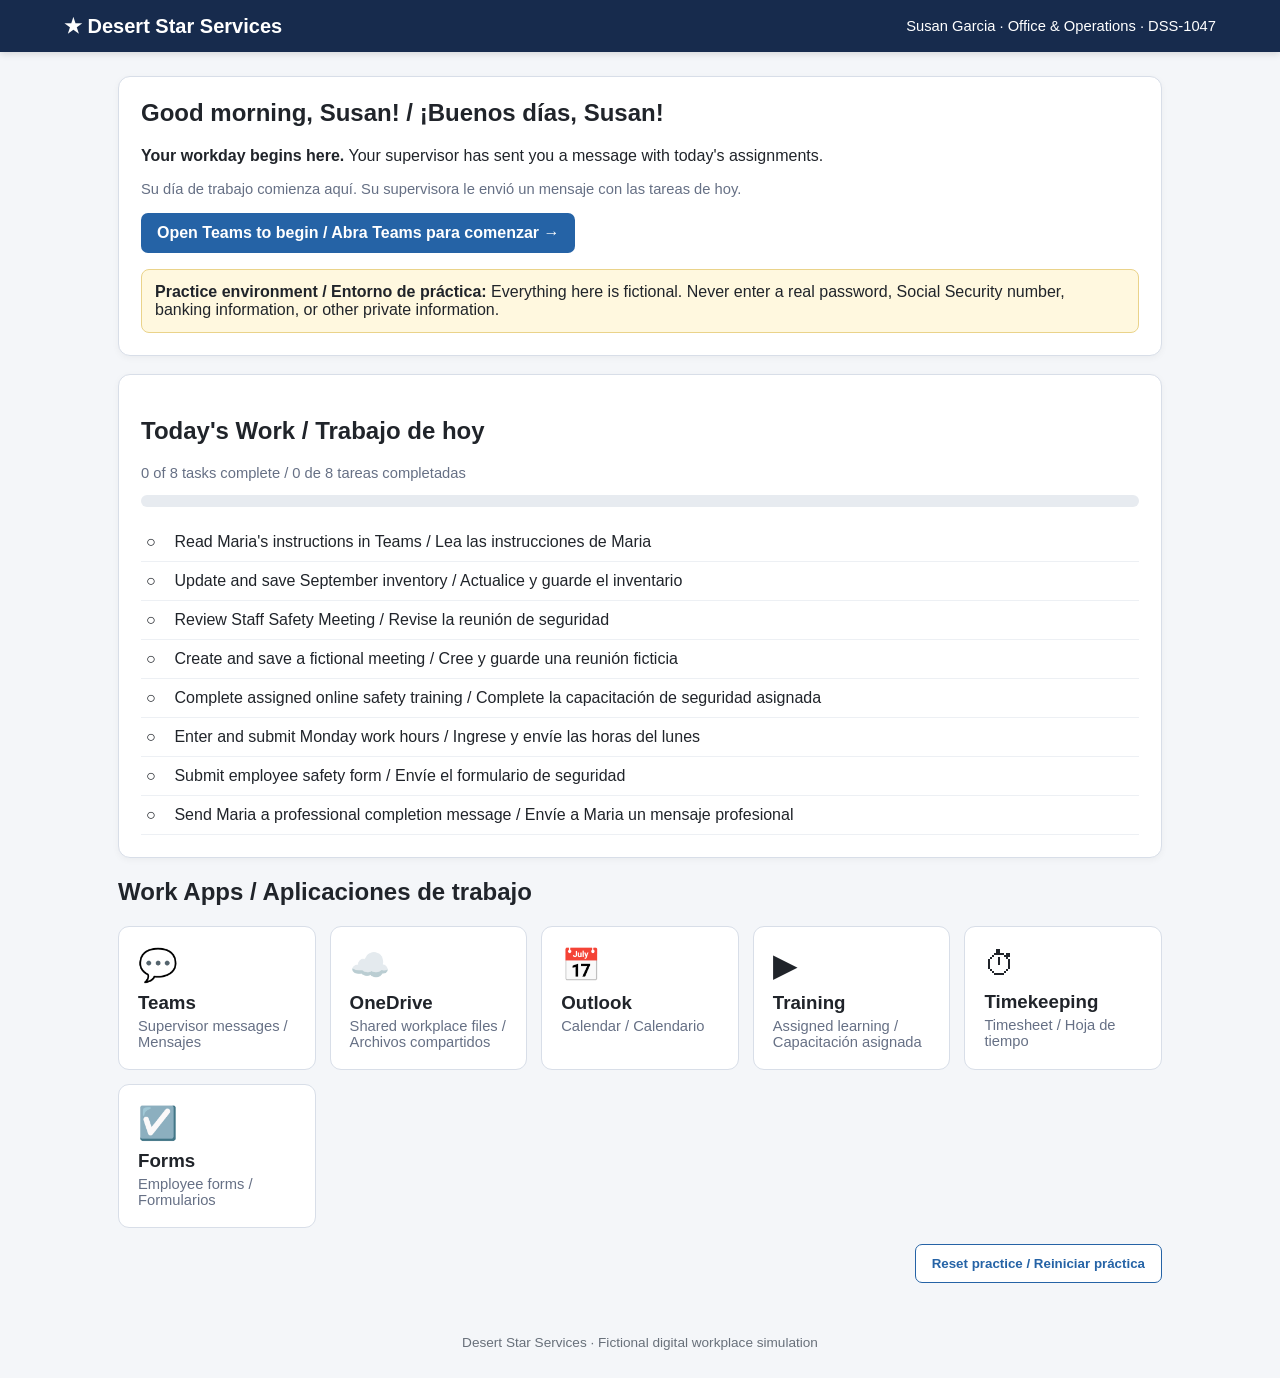
==== commit 8eb1fc49: "Add digital timekeeping to desktop and checklist" ====
--- a/index.html
+++ b/index.html
@@ -1 +1 @@
-<!doctype html><html lang="en"><head><meta charset="utf-8"><meta name="viewport" content="width=device-width"><title>Desert Star Services Workplace</title><link rel="stylesheet" href="style.css"></head><body><header><div class="brand">★ Desert Star Services</div><div class="user">Susan Garcia · Office & Operations · DSS-1047</div></header><main class="wrap"><section class="hero"><h1>Good morning, Susan! / ¡Buenos días, Susan!</h1><p><b>Your workday begins here.</b> Your supervisor has sent you a message with today's assignments.</p><p class="sub">Su día de trabajo comienza aquí. Su supervisora le envió un mensaje con las tareas de hoy.</p><p><a class="btn" href="teams.html">Open Teams to begin / Abra Teams para comenzar →</a></p><div class="notice"><b>Practice environment / Entorno de práctica:</b> Everything here is fictional. Never enter a real password, Social Security number, banking information, or other private information.</div></section><section class="panel"><h2>Today's Work / Trabajo de hoy</h2><p id="pct" class="sub">0 of 7 tasks complete / 0 de 7 tareas completadas</p><div class="progress"><div class="bar" id="bar"></div></div><ul class="tasks"><li id="t1"><span class="check">○</span> Read Maria's instructions in Teams / Lea las instrucciones de Maria</li><li id="t2"><span class="check">○</span> Update and save September inventory / Actualice y guarde el inventario</li><li id="t3"><span class="check">○</span> Review Staff Safety Meeting / Revise la reunión de seguridad</li><li id="t4"><span class="check">○</span> Create and save a fictional meeting / Cree y guarde una reunión ficticia</li><li id="t5"><span class="check">○</span> Complete assigned online safety training / Complete la capacitación de seguridad asignada</li><li id="t6"><span class="check">○</span> Submit employee safety form / Envíe el formulario de seguridad</li><li id="t7"><span class="check">○</span> Send Maria a professional completion message / Envíe a Maria un mensaje profesional</li></ul><div id="finish" class="success"><div class="completion"><h2>✓ Workday Complete / Día de trabajo completado</h2><p>You successfully completed a connected workplace assignment across multiple digital tools.</p><p class="sub">Completó con éxito una tarea laboral usando varias herramientas digitales.</p><div class="skillgrid"><div class="skill">💬 <b>Workplace Communication</b><br><span class="mini">Read and responded to supervisor instructions</span></div><div class="skill">☁️ <b>File Navigation</b><br><span class="mini">Located a shared workplace document</span></div><div class="skill">📄 <b>Document Editing</b><br><span class="mini">Updated and saved accurate information</span></div><div class="skill">📅 <b>Calendar Skills</b><br><span class="mini">Located meeting time and location</span></div><div class="skill">▶ <b>Online Training</b><br><span class="mini">Located, completed, and passed assigned training</span></div><div class="skill">☑️ <b>Online Forms</b><br><span class="mini">Entered, reviewed, and submitted information</span></div></div><p><b>Instructor check:</b> Ask the student to explain where the inventory file was stored and when/where the safety meeting will occur.</p></div></div></section><h2>Work Apps / Aplicaciones de trabajo</h2><div class="apps"><a class="app" href="teams.html"><div class="icon">💬</div><h3>Teams</h3><div class="sub">Supervisor messages / Mensajes</div></a><a class="app" href="onedrive.html"><div class="icon">☁️</div><h3>OneDrive</h3><div class="sub">Shared workplace files / Archivos compartidos</div></a><a class="app" href="outlook.html"><div class="icon">📅</div><h3>Outlook</h3><div class="sub">Calendar / Calendario</div></a><a class="app" href="training.html"><div class="icon">▶</div><h3>Training</h3><div class="sub">Assigned learning / Capacitación asignada</div></a><a class="app" href="forms.html"><div class="icon">☑️</div><h3>Forms</h3><div class="sub">Employee forms / Formularios</div></a></div><p style="text-align:right"><button class="btn secondary" onclick="resetSim()">Reset practice / Reiniciar práctica</button></p></main><div class="footer">Desert Star Services · Fictional digital workplace simulation</div><script>function status(){let keys=['instructionsDone','wordDone','calendarDone','createdMeetingDone','trainingDone','formsDone','teamsDone'];let n=0;keys.forEach((k,i)=>{if(localStorage.getItem(k)==='1'){n++;let el=document.getElementById('t'+(i+1));el.classList.add('done');el.querySelector('.check').textContent='✓'}});document.getElementById('bar').style.width=(n/7*100)+'%';document.getElementById('pct').textContent=n+' of 7 tasks complete / '+n+' de 7 tareas completadas';if(n===7)document.getElementById('finish').style.display='block'}function resetSim(){['instructionsDone','wordDone','calendarDone','createdMeetingDone','createdMeetingTitle','trainingVideoDone','trainingDone','formsDone','teamsDone','meetingTime','meetingLocation'].forEach(k=>localStorage.removeItem(k));location.reload()}status()</script></body></html>+<!doctype html><html lang="en"><head><meta charset="utf-8"><meta name="viewport" content="width=device-width"><title>Desert Star Services Workplace</title><link rel="stylesheet" href="style.css"></head><body><header><div class="brand">★ Desert Star Services</div><div class="user">Susan Garcia · Office & Operations · DSS-1047</div></header><main class="wrap"><section class="hero"><h1>Good morning, Susan! / ¡Buenos días, Susan!</h1><p><b>Your workday begins here.</b> Your supervisor has sent you a message with today's assignments.</p><p class="sub">Su día de trabajo comienza aquí. Su supervisora le envió un mensaje con las tareas de hoy.</p><p><a class="btn" href="teams.html">Open Teams to begin / Abra Teams para comenzar →</a></p><div class="notice"><b>Practice environment / Entorno de práctica:</b> Everything here is fictional. Never enter a real password, Social Security number, banking information, or other private information.</div></section><section class="panel"><h2>Today's Work / Trabajo de hoy</h2><p id="pct" class="sub">0 of 8 tasks complete / 0 de 8 tareas completadas</p><div class="progress"><div class="bar" id="bar"></div></div><ul class="tasks"><li id="t1"><span class="check">○</span> Read Maria's instructions in Teams / Lea las instrucciones de Maria</li><li id="t2"><span class="check">○</span> Update and save September inventory / Actualice y guarde el inventario</li><li id="t3"><span class="check">○</span> Review Staff Safety Meeting / Revise la reunión de seguridad</li><li id="t4"><span class="check">○</span> Create and save a fictional meeting / Cree y guarde una reunión ficticia</li><li id="t5"><span class="check">○</span> Complete assigned online safety training / Complete la capacitación de seguridad asignada</li><li id="t6"><span class="check">○</span> Enter and submit Monday work hours / Ingrese y envíe las horas del lunes</li><li id="t7"><span class="check">○</span> Submit employee safety form / Envíe el formulario de seguridad</li><li id="t8"><span class="check">○</span> Send Maria a professional completion message / Envíe a Maria un mensaje profesional</li></ul><div id="finish" class="success"><div class="completion"><h2>✓ Workday Complete / Día de trabajo completado</h2><p>You successfully completed a connected workplace assignment across multiple digital tools.</p><p class="sub">Completó con éxito una tarea laboral usando varias herramientas digitales.</p><div class="skillgrid"><div class="skill">💬 <b>Workplace Communication</b><br><span class="mini">Read and responded to supervisor instructions</span></div><div class="skill">☁️ <b>File Navigation</b><br><span class="mini">Located a shared workplace document</span></div><div class="skill">📄 <b>Document Editing</b><br><span class="mini">Updated and saved accurate information</span></div><div class="skill">📅 <b>Calendar Skills</b><br><span class="mini">Located meeting time and location</span></div><div class="skill">▶ <b>Online Training</b><br><span class="mini">Located, completed, and passed assigned training</span></div><div class="skill">⏱ <b>Digital Timekeeping</b><br><span class="mini">Entered and reviewed employee work hours</span></div><div class="skill">☑️ <b>Online Forms</b><br><span class="mini">Entered, reviewed, and submitted information</span></div></div><p><b>Instructor check:</b> Ask the student to explain where the inventory file was stored and when/where the safety meeting will occur.</p></div></div></section><h2>Work Apps / Aplicaciones de trabajo</h2><div class="apps"><a class="app" href="teams.html"><div class="icon">💬</div><h3>Teams</h3><div class="sub">Supervisor messages / Mensajes</div></a><a class="app" href="onedrive.html"><div class="icon">☁️</div><h3>OneDrive</h3><div class="sub">Shared workplace files / Archivos compartidos</div></a><a class="app" href="outlook.html"><div class="icon">📅</div><h3>Outlook</h3><div class="sub">Calendar / Calendario</div></a><a class="app" href="training.html"><div class="icon">▶</div><h3>Training</h3><div class="sub">Assigned learning / Capacitación asignada</div></a><a class="app" href="timekeeping.html"><div class="icon">⏱</div><h3>Timekeeping</h3><div class="sub">Timesheet / Hoja de tiempo</div></a><a class="app" href="forms.html"><div class="icon">☑️</div><h3>Forms</h3><div class="sub">Employee forms / Formularios</div></a></div><p style="text-align:right"><button class="btn secondary" onclick="resetSim()">Reset practice / Reiniciar práctica</button></p></main><div class="footer">Desert Star Services · Fictional digital workplace simulation</div><script>function status(){let keys=['instructionsDone','wordDone','calendarDone','createdMeetingDone','trainingDone','timekeepingDone','formsDone','teamsDone'];let n=0;keys.forEach((k,i)=>{if(localStorage.getItem(k)==='1'){n++;let el=document.getElementById('t'+(i+1));el.classList.add('done');el.querySelector('.check').textContent='✓'}});document.getElementById('bar').style.width=(n/8*100)+'%';document.getElementById('pct').textContent=n+' of 8 tasks complete / '+n+' de 8 tareas completadas';if(n===8)document.getElementById('finish').style.display='block'}function resetSim(){['instructionsDone','wordDone','calendarDone','createdMeetingDone','createdMeetingTitle','trainingVideoDone','trainingDone','timekeepingDone','formsDone','teamsDone','meetingTime','meetingLocation'].forEach(k=>localStorage.removeItem(k));location.reload()}status()</script></body></html>
--- a/style.css
+++ b/style.css
@@ -1 +1,6 @@
-:root{--navy:#172b4d;--blue:#2563a6;--light:#f4f6f9;--border:#d8dee8;--green:#16784b;--purple:#6264a7;--muted:#667085}*{box-sizing:border-box}body{margin:0;font-family:Arial,Helvetica,sans-serif;background:var(--light);color:#20242a}header{background:var(--navy);color:#fff;padding:14px 5%;display:flex;justify-content:space-between;align-items:center;box-shadow:0 2px 7px #0002}.brand{font-size:1.25rem;font-weight:700}.user{font-size:.92rem}.wrap{max-width:1080px;margin:24px auto;padding:0 18px}.hero,.panel{background:#fff;border:1px solid var(--border);border-radius:12px;padding:22px;margin-bottom:18px;box-shadow:0 2px 7px #0000000b}.hero h1{margin-top:0}.topnav{display:flex;gap:9px;flex-wrap:wrap;margin-bottom:18px}.topnav a,.back{background:#fff;border:1px solid var(--border);padding:9px 12px;border-radius:7px;text-decoration:none;color:var(--blue);font-weight:700}.apps{display:grid;grid-template-columns:repeat(auto-fit,minmax(175px,1fr));gap:14px}.app{display:block;background:#fff;border:1px solid var(--border);border-radius:11px;padding:19px;text-decoration:none;color:#20242a;transition:.15s}.app:hover{box-shadow:0 4px 14px #0002;transform:translateY(-2px)}.app h3{margin:8px 0 4px}.icon{font-size:2rem}.sub{color:var(--muted);font-size:.92rem}.btn{display:inline-block;background:var(--blue);color:#fff;text-decoration:none;border:0;border-radius:7px;padding:11px 16px;font-weight:700;cursor:pointer}.btn.green{background:var(--green)}.btn.secondary{background:#fff;color:var(--blue);border:1px solid var(--blue)}.msg{border-left:5px solid var(--purple);background:#f7f7ff;padding:18px;border-radius:8px}.file{padding:12px;border-bottom:1px solid var(--border)}.file:last-child{border-bottom:0}.file a{color:var(--blue);font-weight:700;text-decoration:none}.crumb{color:var(--muted);font-size:.9rem;margin-bottom:12px}table{width:100%;border-collapse:collapse}th,td{border:1px solid var(--border);padding:10px;text-align:left}th{background:#eef2f6}input,select,textarea{width:100%;padding:10px;margin:6px 0 14px;border:1px solid #aeb7c2;border-radius:6px;font-size:1rem}.qty{max-width:100px;margin:0}.notice{background:#fff8df;border:1px solid #ead38a;padding:13px;border-radius:8px}.success{display:none;background:#e8f5ec;border:1px solid #92c9a4;padding:13px;border-radius:8px;margin-top:13px}.calendar{display:grid;grid-template-columns:repeat(3,1fr);gap:10px}.day{background:#fff;border:1px solid var(--border);border-radius:9px;padding:13px}.event{background:#eaf1fb;border-left:4px solid var(--blue);padding:10px;margin:9px 0}.event a{color:#163f73}.progress{height:12px;background:#e7ebf0;border-radius:10px;overflow:hidden;margin:8px 0 16px}.bar{height:100%;background:var(--green);width:0;transition:.3s}.tasks{list-style:none;padding:0;margin:0}.tasks li{padding:10px 5px;border-bottom:1px solid #edf0f4}.check{display:inline-block;width:24px;font-weight:700}.done{color:var(--green)}.next{background:#edf6ff;border:1px solid #b9d7f3;padding:15px;border-radius:8px;margin-top:15px}.fake-toolbar{background:#f4f5f7;border:1px solid var(--border);padding:8px 12px;border-radius:7px 7px 0 0;color:#555;font-size:.9rem}.docpage{border:1px solid var(--border);padding:24px;background:#fff}.footer{text-align:center;color:#68707a;padding:28px;font-size:.85rem}@media(max-width:650px){.calendar{grid-template-columns:1fr}header{display:block}.user{margin-top:5px}th,td{padding:7px}.wrap{padding:0 10px}}.workspace{display:grid;grid-template-columns:230px 1fr;gap:16px}.sidebar{background:#fff;border:1px solid var(--border);border-radius:10px;padding:12px}.sidebar div{padding:10px;border-radius:6px}.sidebar .active{background:#eaf1fb;font-weight:700}.mailrow{display:grid;grid-template-columns:170px 1fr 80px;gap:10px;padding:12px;border-bottom:1px solid var(--border);background:#fff}.mailrow.unread{font-weight:700;background:#f8fbff}.badge{display:inline-block;background:#d92d20;color:#fff;border-radius:12px;padding:2px 7px;font-size:.75rem}.skillgrid{display:grid;grid-template-columns:repeat(auto-fit,minmax(210px,1fr));gap:10px;margin-top:14px}.skill{border:1px solid var(--border);border-radius:8px;padding:12px;background:#fafbfc}.locked{opacity:.55}.hint{border-left:4px solid #d0a100;background:#fffbea;padding:11px;margin:12px 0}.completion{background:#f0f9f4;border:2px solid #7bc69a;border-radius:12px;padding:20px;margin-top:15px}.mini{font-size:.84rem;color:var(--muted)}@media(max-width:700px){.workspace{grid-template-columns:1fr}.sidebar{display:none}.mailrow{grid-template-columns:1fr}.mailrow span:last-child{display:none}}.training-row{display:grid;grid-template-columns:1fr auto auto;gap:14px;align-items:center;padding:16px;border:1px solid var(--border);border-radius:9px;margin:10px 0;background:#fff}.muted-row{background:#fafbfc}.training-status{padding:5px 9px;border-radius:14px;background:#eef2f6;font-size:.82rem;font-weight:700}.training-status.complete{background:#e8f5ec;color:var(--green)}.video-sim{border:1px solid var(--border);border-radius:10px;overflow:hidden;margin:18px 0}.video-screen{min-height:230px;background:#202938;color:#fff;display:flex;align-items:center;justify-content:center;gap:18px;text-align:left;padding:30px;font-size:1.25rem}.play-symbol{font-size:3.4rem}.light-text{color:#d9e1ec}.video-controls{display:grid;grid-template-columns:auto 1fr auto;gap:12px;align-items:center;padding:12px;background:#fff}.video-progress{height:10px;background:#e5e7eb;border-radius:8px;overflow:hidden}.video-progress div{height:100%;width:0;background:var(--green);transition:width .3s}.training-transcript{background:#f8fafc;border:1px solid var(--border);padding:15px;border-radius:9px}.locked-line{filter:blur(4px);user-select:none;opacity:.45}.knowledge{margin-top:18px;border:1px solid var(--border);border-radius:9px;padding:18px}.knowledge.locked{opacity:.55}.answer{display:block;padding:12px;margin:8px 0;border:1px solid var(--border);border-radius:7px;background:#fff}.answer input{width:auto;margin:0 9px 0 0}@media(max-width:650px){.training-row{grid-template-columns:1fr}.video-controls{grid-template-columns:1fr}.video-screen{min-height:180px}}+:root{--navy:#172b4d;--blue:#2563a6;--light:#f4f6f9;--border:#d8dee8;--green:#16784b;--purple:#6264a7;--muted:#667085}*{box-sizing:border-box}body{margin:0;font-family:Arial,Helvetica,sans-serif;background:var(--light);color:#20242a}header{background:var(--navy);color:#fff;padding:14px 5%;display:flex;justify-content:space-between;align-items:center;box-shadow:0 2px 7px #0002}.brand{font-size:1.25rem;font-weight:700}.user{font-size:.92rem}.wrap{max-width:1080px;margin:24px auto;padding:0 18px}.hero,.panel{background:#fff;border:1px solid var(--border);border-radius:12px;padding:22px;margin-bottom:18px;box-shadow:0 2px 7px #0000000b}.hero h1{margin-top:0}.topnav{display:flex;gap:9px;flex-wrap:wrap;margin-bottom:18px}.topnav a,.back{background:#fff;border:1px solid var(--border);padding:9px 12px;border-radius:7px;text-decoration:none;color:var(--blue);font-weight:700}.apps{display:grid;grid-template-columns:repeat(auto-fit,minmax(175px,1fr));gap:14px}.app{display:block;background:#fff;border:1px solid var(--border);border-radius:11px;padding:19px;text-decoration:none;color:#20242a;transition:.15s}.app:hover{box-shadow:0 4px 14px #0002;transform:translateY(-2px)}.app h3{margin:8px 0 4px}.icon{font-size:2rem}.sub{color:var(--muted);font-size:.92rem}.btn{display:inline-block;background:var(--blue);color:#fff;text-decoration:none;border:0;border-radius:7px;padding:11px 16px;font-weight:700;cursor:pointer}.btn.green{background:var(--green)}.btn.secondary{background:#fff;color:var(--blue);border:1px solid var(--blue)}.msg{border-left:5px solid var(--purple);background:#f7f7ff;padding:18px;border-radius:8px}.file{padding:12px;border-bottom:1px solid var(--border)}.file:last-child{border-bottom:0}.file a{color:var(--blue);font-weight:700;text-decoration:none}.crumb{color:var(--muted);font-size:.9rem;margin-bottom:12px}table{width:100%;border-collapse:collapse}th,td{border:1px solid var(--border);padding:10px;text-align:left}th{background:#eef2f6}input,select,textarea{width:100%;padding:10px;margin:6px 0 14px;border:1px solid #aeb7c2;border-radius:6px;font-size:1rem}.qty{max-width:100px;margin:0}.notice{background:#fff8df;border:1px solid #ead38a;padding:13px;border-radius:8px}.success{display:none;background:#e8f5ec;border:1px solid #92c9a4;padding:13px;border-radius:8px;margin-top:13px}.calendar{display:grid;grid-template-columns:repeat(3,1fr);gap:10px}.day{background:#fff;border:1px solid var(--border);border-radius:9px;padding:13px}.event{background:#eaf1fb;border-left:4px solid var(--blue);padding:10px;margin:9px 0}.event a{color:#163f73}.progress{height:12px;background:#e7ebf0;border-radius:10px;overflow:hidden;margin:8px 0 16px}.bar{height:100%;background:var(--green);width:0;transition:.3s}.tasks{list-style:none;padding:0;margin:0}.tasks li{padding:10px 5px;border-bottom:1px solid #edf0f4}.check{display:inline-block;width:24px;font-weight:700}.done{color:var(--green)}.next{background:#edf6ff;border:1px solid #b9d7f3;padding:15px;border-radius:8px;margin-top:15px}.fake-toolbar{background:#f4f5f7;border:1px solid var(--border);padding:8px 12px;border-radius:7px 7px 0 0;color:#555;font-size:.9rem}.docpage{border:1px solid var(--border);padding:24px;background:#fff}.footer{text-align:center;color:#68707a;padding:28px;font-size:.85rem}@media(max-width:650px){.calendar{grid-template-columns:1fr}header{display:block}.user{margin-top:5px}th,td{padding:7px}.wrap{padding:0 10px}}.workspace{display:grid;grid-template-columns:230px 1fr;gap:16px}.sidebar{background:#fff;border:1px solid var(--border);border-radius:10px;padding:12px}.sidebar div{padding:10px;border-radius:6px}.sidebar .active{background:#eaf1fb;font-weight:700}.mailrow{display:grid;grid-template-columns:170px 1fr 80px;gap:10px;padding:12px;border-bottom:1px solid var(--border);background:#fff}.mailrow.unread{font-weight:700;background:#f8fbff}.badge{display:inline-block;background:#d92d20;color:#fff;border-radius:12px;padding:2px 7px;font-size:.75rem}.skillgrid{display:grid;grid-template-columns:repeat(auto-fit,minmax(210px,1fr));gap:10px;margin-top:14px}.skill{border:1px solid var(--border);border-radius:8px;padding:12px;background:#fafbfc}.locked{opacity:.55}.hint{border-left:4px solid #d0a100;background:#fffbea;padding:11px;margin:12px 0}.completion{background:#f0f9f4;border:2px solid #7bc69a;border-radius:12px;padding:20px;margin-top:15px}.mini{font-size:.84rem;color:var(--muted)}@media(max-width:700px){.workspace{grid-template-columns:1fr}.sidebar{display:none}.mailrow{grid-template-columns:1fr}.mailrow span:last-child{display:none}}.training-row{display:grid;grid-template-columns:1fr auto auto;gap:14px;align-items:center;padding:16px;border:1px solid var(--border);border-radius:9px;margin:10px 0;background:#fff}.muted-row{background:#fafbfc}.training-status{padding:5px 9px;border-radius:14px;background:#eef2f6;font-size:.82rem;font-weight:700}.training-status.complete{background:#e8f5ec;color:var(--green)}.video-sim{border:1px solid var(--border);border-radius:10px;overflow:hidden;margin:18px 0}.video-screen{min-height:230px;background:#202938;color:#fff;display:flex;align-items:center;justify-content:center;gap:18px;text-align:left;padding:30px;font-size:1.25rem}.play-symbol{font-size:3.4rem}.light-text{color:#d9e1ec}.video-controls{display:grid;grid-template-columns:auto 1fr auto;gap:12px;align-items:center;padding:12px;background:#fff}.video-progress{height:10px;background:#e5e7eb;border-radius:8px;overflow:hidden}.video-progress div{height:100%;width:0;background:var(--green);transition:width .3s}.training-transcript{background:#f8fafc;border:1px solid var(--border);padding:15px;border-radius:9px}.locked-line{filter:blur(4px);user-select:none;opacity:.45}.knowledge{margin-top:18px;border:1px solid var(--border);border-radius:9px;padding:18px}.knowledge.locked{opacity:.55}.answer{display:block;padding:12px;margin:8px 0;border:1px solid var(--border);border-radius:7px;background:#fff}.answer input{width:auto;margin:0 9px 0 0}@media(max-width:650px){.training-row{grid-template-columns:1fr}.video-controls{grid-template-columns:1fr}.video-screen{min-height:180px}}
+/* Training list alignment */
+.training-row{grid-template-columns:minmax(0,1fr) 150px 120px;align-items:center}.training-row>div:first-child{min-width:0}.training-row .training-status{display:inline-flex;align-items:center;justify-content:center;text-align:center;min-height:36px;margin:0}.training-row>.btn{display:inline-flex;align-items:center;justify-content:center;width:120px;min-height:42px;margin:0;padding:9px 12px;text-align:center;white-space:nowrap}.training-row>.btn:disabled{cursor:default}@media(max-width:650px){.training-row{grid-template-columns:1fr;align-items:stretch}.training-row .training-status{justify-self:start}.training-row>.btn{width:100%}}
+
+/* Digital timekeeping */
+.timesheet-head{display:flex;align-items:center;justify-content:space-between;gap:16px;margin-bottom:16px}.timesheet-head h2{margin-bottom:3px}.timesheet-table{border:1px solid var(--border);border-radius:9px;overflow:hidden;margin:16px 0}.timesheet-row{display:grid;grid-template-columns:1.05fr 1fr 1.3fr 1fr .8fr;gap:10px;align-items:center;padding:12px;border-bottom:1px solid var(--border)}.timesheet-row:last-child{border-bottom:0}.timesheet-labels{background:#f3f6fa;font-size:.85rem}.timesheet-row input,.timesheet-row select{margin:0}.hours-box{font-weight:700;text-align:center;padding:10px;border-radius:6px;background:#f3f6fa}@media(max-width:720px){.timesheet-head{align-items:flex-start;flex-direction:column}.timesheet-table{border:0;overflow:visible}.timesheet-labels{display:none}.timesheet-row{grid-template-columns:1fr;padding:16px;border:1px solid var(--border);border-radius:9px;margin-bottom:10px}.timesheet-row input,.timesheet-row select{width:100%}.hours-box{text-align:left}}
